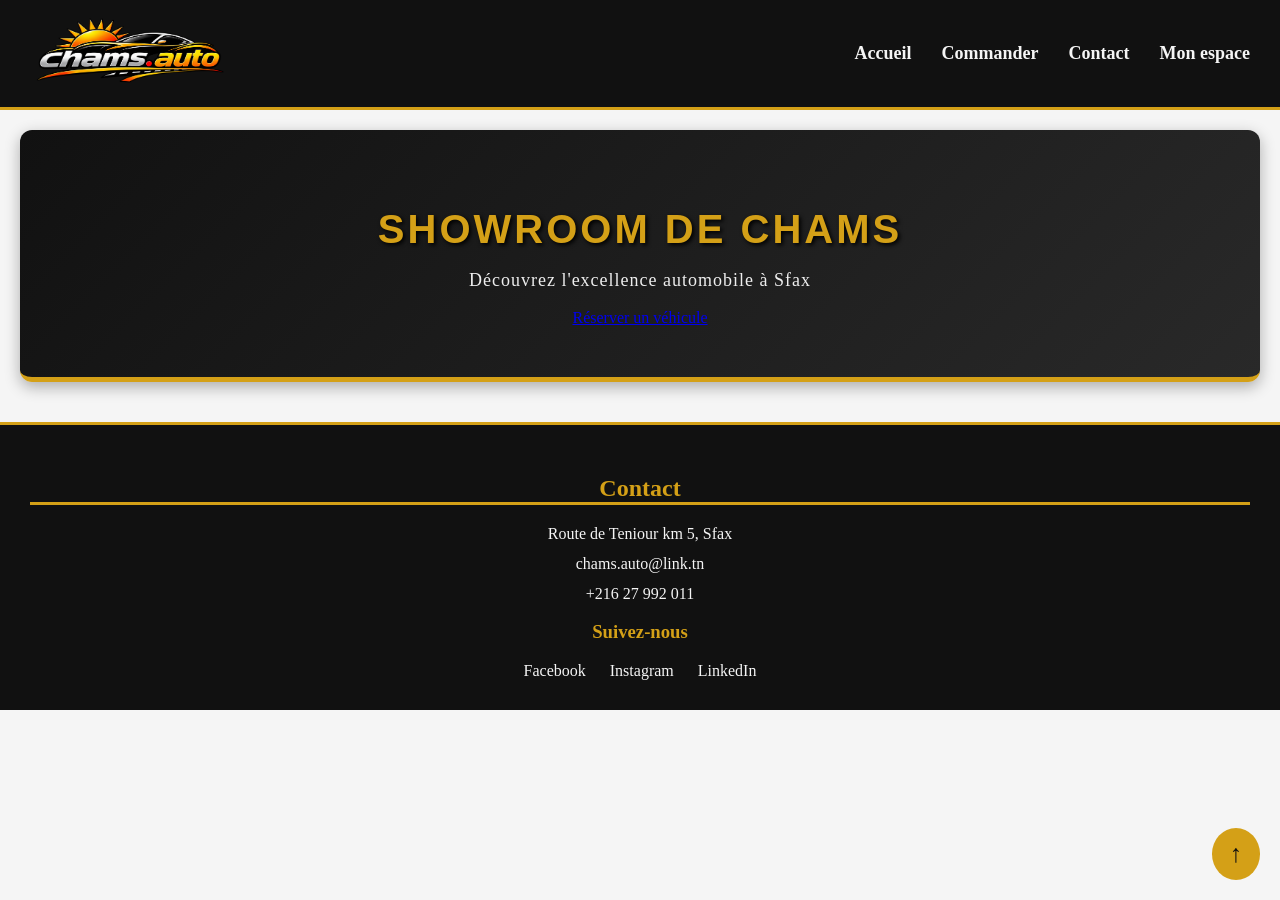
==== index.html @ e9954d90 "ajouter un logo pour le showrrom et modifer le style des pages" ====
<!DOCTYPE html>
<html lang="fr">
<head>
    <meta charset="UTF-8">
    <meta name="viewport" content="width=device-width, initial-scale=1.0">
    <title>SHOWROOM DE CHAMS — Accueil</title>
    <link rel="stylesheet" href="style.css">
    <link rel="icon" href="2e2af3dd-22d3-420d-b3a7-045f84b7f4fe.png">
    <meta name="Author" content="A.chamseddine">
</head>
<body>
    <a href="#" class="flech" title="Haut de page">↑</a>
    
    <nav id="sommaire">
        <a href="index.html"><img src="img1.png" alt="Logo Chams Auto"></a>
        <ul>
            <li><a href="index.html" class="actif">Accueil</a></li>
            <li><a href="commender.html">Commander</a></li>
            <li><a href="#cont">Contact</a></li>
            <li><a href="inscription.html">Mon espace</a></li>
        </ul>
    </nav>

    <header>
        <h1>SHOWROOM DE CHAMS</h1>
        <p>Découvrez l'excellence automobile à Sfax</p>
        <a href="commender.html" class="btn-or">Réserver un véhicule</a>
    </header>

    <main>
     
    </main>

    <footer>
        <h2 id="cont">Contact</h2>
        <section id="contact">
            <ol>
                <li>Route de Teniour km 5, Sfax</li>
                <li><a href="mailto:chams.auto@link.tn">chams.auto@link.tn</a></li>
                <li><a href="tel:+21627992011">+216 27 992 011</a></li>
            </ol>
            <h3>Suivez-nous</h3>
            <div class="reseaux">
                <a href="https://www.facebook.com/chams.auto" target="_blank">Facebook</a>
                <a href="https://www.instagram.com/chams.auto" target="_blank">Instagram</a>
                <a href="https://www.linkedin.com/company/chams.auto" target="_blank">LinkedIn</a>
            </div>
        </section>
    </footer>
</body>
</html>
---- style.css ----
.flech {
    position: fixed;
    bottom: 20px;
    right: 20px;
    background-color: var(--or);
    color: var(--noir);
    padding: 12px 18px;
    border-radius: 50%;
    text-decoration: none;
    font-size: 25px;
}

.flech:hover {
    background-color: var(--noir);
    color: var(--or);
}
header {
    background: linear-gradient(135deg, #111111, #292929);
    color: white;
    text-align: center;
    padding: 50px 20px;
    margin: 20px;
    border-radius: 12px;
    border-bottom: 5px solid #D4A017;
    box-shadow: 0 5px 15px rgba(0,0,0,0.3);
}

header h1 {
    color: #D4A017;
    font-size: 2.5rem;
    font-family: Arial, sans-serif;
    text-transform: uppercase;
    letter-spacing: 3px;
    margin-bottom: 15px;
    text-shadow: 2px 2px 4px black;
}

header p {
    color: #eeeeee;
    font-size: 18px;
    letter-spacing: 1px;
}
:root {
    --noir: #111111;
    --or: #D4A017;
    --or-clair: #F0B429;
    --blanc: #F5F5F5;
    --gris: #292929;
    --gris-texte: #333333;
    --espace: 1rem;
    --police-titre: "Roboto", Arial, sans-serif;
}
body {
    background-color: var(--blanc);
    color: var(--gris-texte);
    margin: 0;
    padding-top: 110px;
}

h1 {
    color: var(--or);
    font-size: 2rem;
}

h2 {
    color: var(--noir);
    border-bottom: 3px solid var(--or);
}
/*nav*/

#sommaire {
    position: fixed;
    top: 0;
    left: 0;
    width: 100%;
    height: 110px;

    display: flex;
    justify-content: space-between;
    align-items: center;
    background-color: var(--noir);
    border-bottom: 3px solid var(--or);
    padding: 0 30px;
    box-sizing: border-box;
    z-index: 1000;
}


#sommaire img {
    width: 200px;
    height: 100px;
    object-fit: contain;
}

#sommaire ul {
    display: flex;
    align-items: center;
    gap: 30px;
    list-style: none;
}

#sommaire a {
    color: white;
    text-decoration: none;
    font-size: 18px;
    font-weight: bold;
    color: var(--blanc);

}

#sommaire a:hover {
    
    color: var(--or-clair);
}

body {
    margin: 0;
    padding-top: 110px;
}
/*footer*/
#contact ol {
    list-style: none;
    padding: 0;
}

#contact ol li {
    margin: 12px;
}
footer {
    background-color: var(--noir);
    color: var(--blanc);
    padding: 30px;
    text-align: center;
    margin-top: 40px;
    border-top: 3px solid var(--or);
}

footer h2,footer h3 {
    color: var(--or);
}

footer a {
    color: var(--blanc);
    text-decoration: none;
    margin: 10px;
}

footer a:hover {
    color: var(--or-clair);
}



/*inscription*/
#inscription {
    background-color: #f8f8f8;
    padding: 20px;
    border: 1px solid #ddd;
    margin: 30px auto;
    width: 90%;
    box-sizing: border-box;
}

/* Organisation des champs */
.ligne {
    display: flex;
    gap: 20px;
    margin-bottom: 20px;
}

.champ {
    flex: 1;
    display: flex;
    flex-direction: column;
    margin-bottom: 15px;
}

/* Labels */
.champ label {
    color: #555;
    font-size: 14px;
    margin-bottom: 7px;
}

.champ span {
    color: red;
    font-weight: bold;
}


.champ input,
.champ textarea {
    padding: 10px;
    border: 1px solid #ccc;
    border-radius: 5px;
    font-size: 14px;
    background-color: white;
}

.champ input {
    height: 20px;
}

.champ textarea {
    height: 100px;
    resize: vertical;
}


.champ input:focus,
.champ textarea:focus {
    outline: none;
    border: 2px solid #D4A017;
    box-shadow: 0 0 5px #D4A017;
}


.obligatoire {
    color: red;
    font-style: italic;
    font-size: 14px;
}


.boutons {
    display: flex;
    justify-content: flex-end;
    gap: 15px;
    margin-top: 25px;
}

.boutons input {
    padding: 14px 30px;
    border: none;
    border-radius: 6px;
    color: white;
    font-size: 16px;
    font-weight: bold;
    cursor: pointer;
}

.reset {
    background-color: red;
}

.submit {
    background-color: #D4A017;
}



.submit:hover {
    background-color: #45a70c;
}
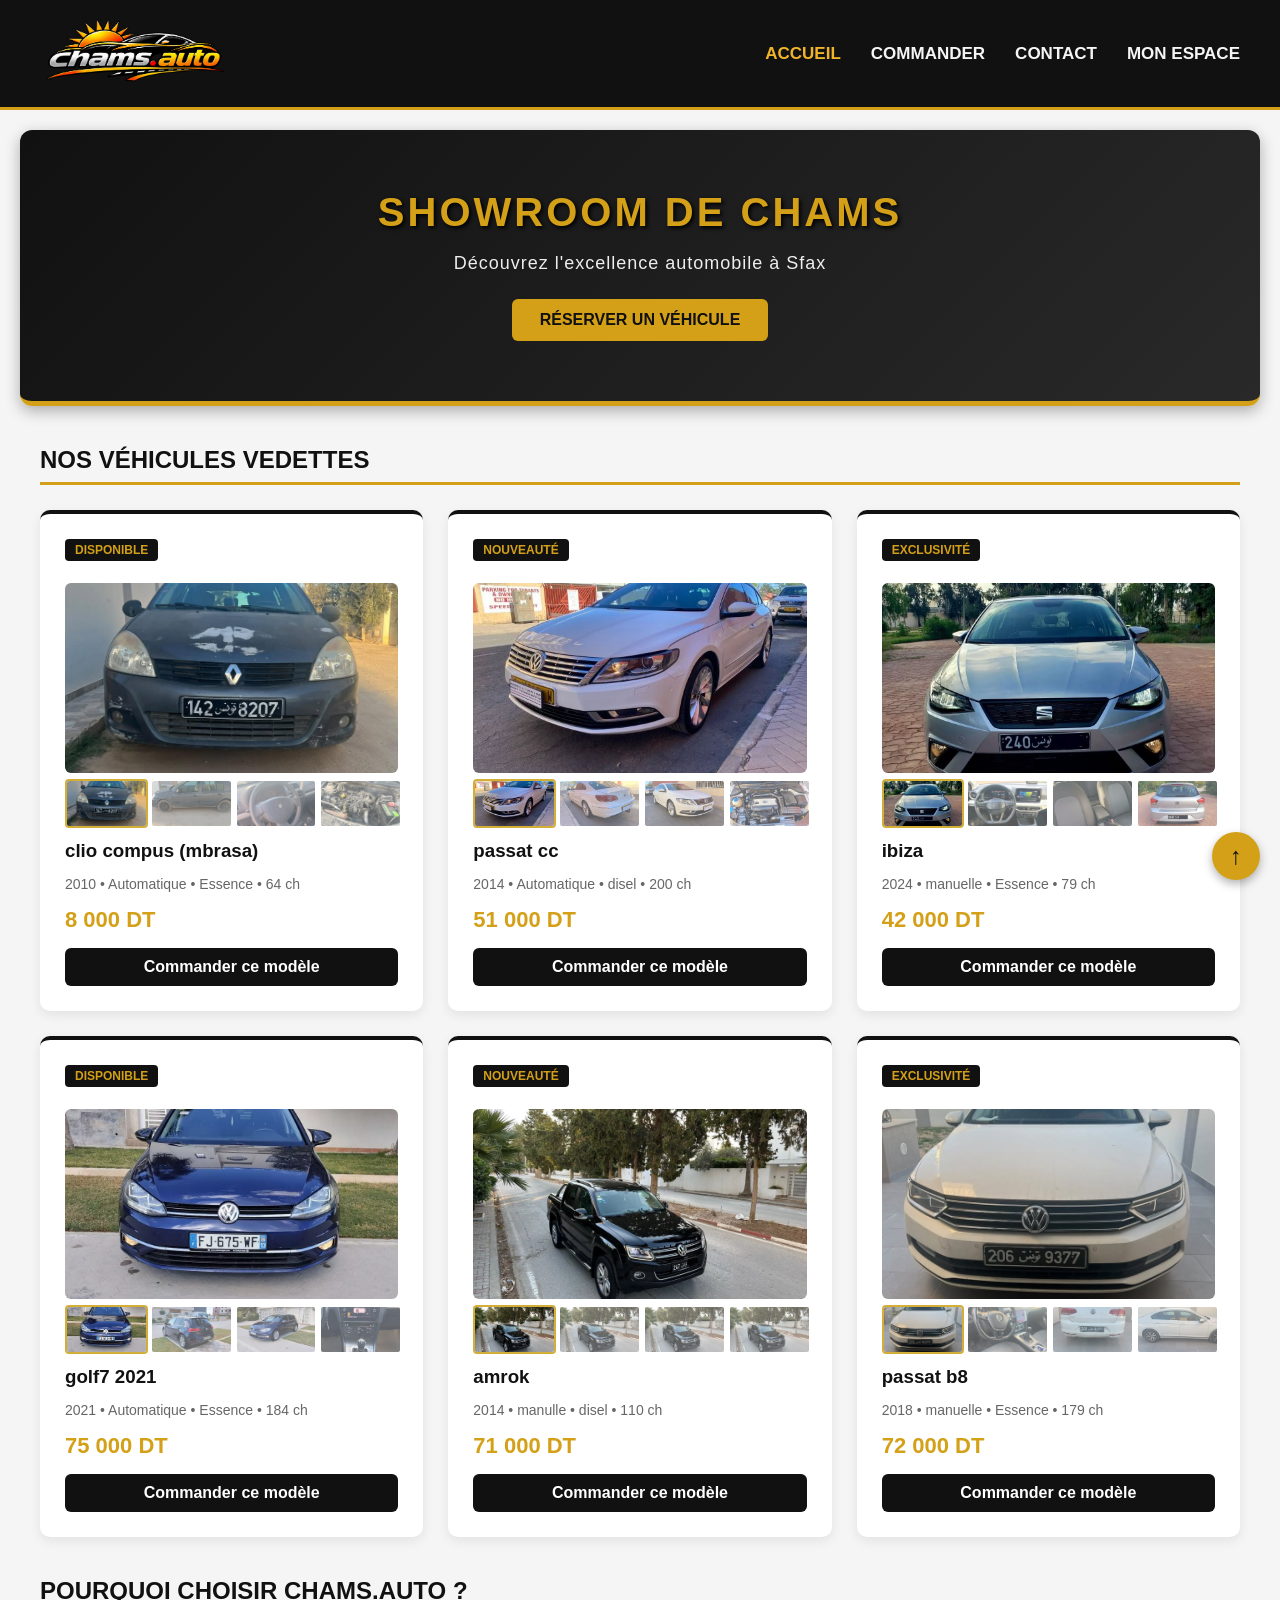
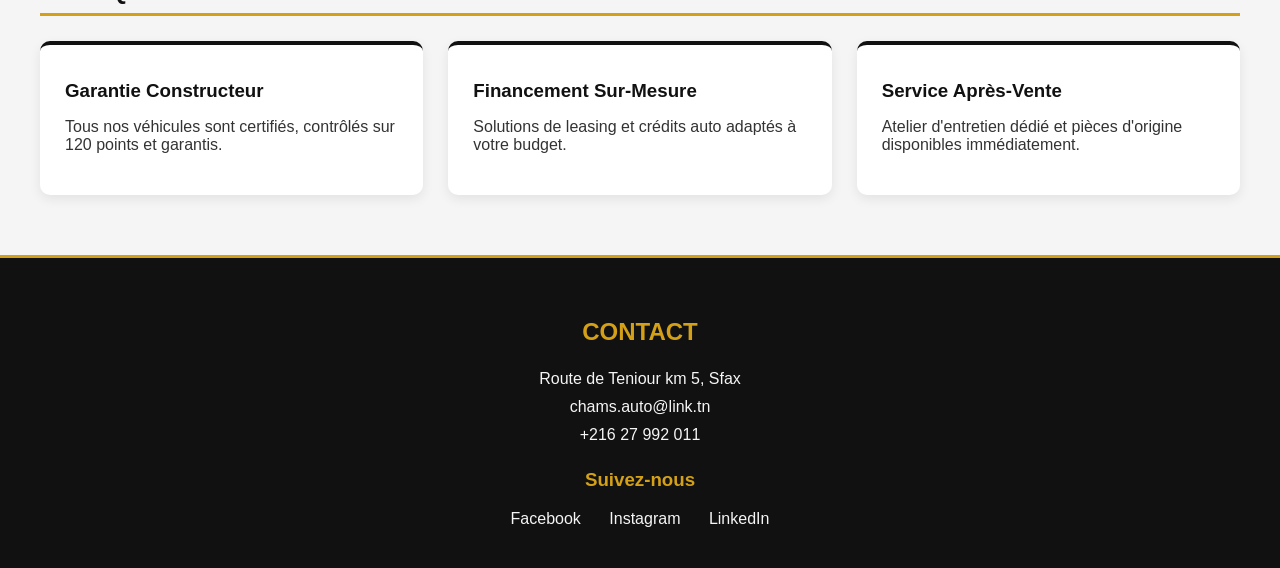
==== commit a70d94b7: "ajouter les votuire et terminer le css" ====
--- a/index.html
+++ b/index.html
@@ -7,6 +7,7 @@
     <link rel="stylesheet" href="style.css">
     <link rel="icon" href="2e2af3dd-22d3-420d-b3a7-045f84b7f4fe.png">
     <meta name="Author" content="A.chamseddine">
+    <script src="commande.js" defer></script>
 </head>
 <body>
     <a href="#" class="flech" title="Haut de page">↑</a>
@@ -28,7 +29,148 @@
     </header>
 
     <main>
-     
+        <section class="section-container">
+            <h2>Nos Véhicules Vedettes</h2>
+            <div class="grille-voitures">
+                <!-- Carte 1-->
+                <article class="carte-voiture">
+                    <div class="badge">Disponible</div>
+                    
+                    <div class="galerie-carte">
+                        <img class="photo-grande" src="clio/clio1.jpg" alt="clio(mbrasa)">
+                        <div class="miniatures">
+                            <img src="clio/clio1.jpg" alt="Vue 1" class="active" onclick="changerPhoto(this)">
+                            <img src="clio/clio2.jpg" alt="Vue 2" onclick="changerPhoto(this)">
+                            <img src="clio/clio3.jpg" alt="Vue 3" onclick="changerPhoto(this)">
+                            <img src="clio/clio4.jpg" alt="Vue 4" onclick="changerPhoto(this)">
+                        </div>
+                    </div>
+
+                    <h3>clio compus (mbrasa)</h3>
+                    <p class="specs">2010 • Automatique • Essence • 64 ch</p>
+                    <p class="prix">8 000 DT</p>
+                    <a href="commender.html" class="btn-carte">Commander ce modèle</a>
+                </article>
+
+                <!-- Carte 2-->
+                <article class="carte-voiture">
+                    <div class="badge">Nouveauté</div>
+                    
+                    <div class="galerie-carte">
+                        <img class="photo-grande" src="passt cc/passt1.jpg" alt="passat cc">
+                        <div class="miniatures">
+                            <img src="passt cc/passt1.jpg" alt="Vue 1" class="active" onclick="changerPhoto(this)">
+                            <img src="passt cc/passt2.jpg" alt="Vue 2" onclick="changerPhoto(this)">
+                            <img src="passt cc/passt3.jpg" alt="Vue 3" onclick="changerPhoto(this)">
+                            <img src="passt cc/passt4.jpg" alt="Vue 4" onclick="changerPhoto(this)">
+                        </div>
+                    </div>
+
+                    <h3>passat cc</h3>
+                    <p class="specs">2014 • Automatique • disel • 200 ch</p>
+                    <p class="prix">51 000 DT</p>
+                    <a href="commender.html" class="btn-carte">Commander ce modèle</a>
+                </article>
+
+                <!-- Carte 3-->
+                <article class="carte-voiture">
+                    <div class="badge">Exclusivité</div>
+                    
+                    <div class="galerie-carte">
+                        <img class="photo-grande" src="ibaza/ibiza1.webp" alt="ibiza">
+                        <div class="miniatures">
+                            <img src="ibaza/ibiza1.webp" alt="Vue 1" class="active" onclick="changerPhoto(this)">
+                            <img src="ibaza/ibiza2.webp" alt="Vue 2" onclick="changerPhoto(this)">
+                            <img src="ibaza/ibiza3.webp" alt="Vue 3" onclick="changerPhoto(this)">
+                            <img src="ibaza/ibiza4.webp" alt="Vue 4" onclick="changerPhoto(this)">
+                        </div>
+                    </div>
+
+                    <h3>ibiza</h3>
+                    <p class="specs">2024 • manuelle • Essence • 79 ch</p>
+                    <p class="prix">42 000 DT</p>
+                    <a href="commender.html" class="btn-carte">Commander ce modèle</a>
+                </article>
+                <!-- Carte 4-->
+                <article class="carte-voiture">
+                    <div class="badge">Disponible</div>
+                    
+                    <div class="galerie-carte">
+                        <img class="photo-grande" src="golf7/golf7.1.webp" alt="golf7">
+                        <div class="miniatures">
+                            <img src="golf7/golf7.1.webp" alt="Vue 1" class="active" onclick="changerPhoto(this)">
+                            <img src="golf7/golf7.2.webp" alt="Vue 2" onclick="changerPhoto(this)">
+                            <img src="golf7/golf7.3.webp" alt="Vue 3" onclick="changerPhoto(this)">
+                            <img src="golf7/golf7.4.webp" alt="Vue 4" onclick="changerPhoto(this)">
+                        </div>
+                    </div>
+
+                    <h3>golf7 2021</h3>
+                    <p class="specs">2021 • Automatique • Essence • 184 ch</p>
+                    <p class="prix">75 000 DT</p>
+                    <a href="commender.html" class="btn-carte">Commander ce modèle</a>
+                </article>
+
+                <!-- Carte 5-->
+                <article class="carte-voiture">
+                    <div class="badge">Nouveauté</div>
+                    
+                    <div class="galerie-carte">
+                        <img class="photo-grande" src="amarok/amrok1.webp" alt="amrok">
+                        <div class="miniatures">
+                            <img src="amarok/amrok1.webp" alt="Vue 1" class="active" onclick="changerPhoto(this)">
+                            <img src="amarok/amrok1.webp" alt="Vue 2" onclick="changerPhoto(this)">
+                            <img src="amarok/amrok1.webp" alt="Vue 3" onclick="changerPhoto(this)">
+                            <img src="amarok/amrok1.webp" alt="Vue 4" onclick="changerPhoto(this)">
+                        </div>
+                    </div>
+
+                    <h3>amrok</h3>
+                    <p class="specs">2014 • manulle • disel • 110 ch</p>
+                    <p class="prix">71 000 DT</p>
+                    <a href="commender.html" class="btn-carte">Commander ce modèle</a>
+                </article>
+
+                <!-- Carte 6-->
+                <article class="carte-voiture">
+                    <div class="badge">Exclusivité</div>
+                    
+                    <div class="galerie-carte">
+                        <img class="photo-grande" src="passatb8/b81.jpg" alt="passat b8">
+                        <div class="miniatures">
+                            <img src="passatb8/b81.jpg" alt="Vue 1" class="active" onclick="changerPhoto(this)">
+                            <img src="passatb8/b82.jpg" alt="Vue 2" onclick="changerPhoto(this)">
+                            <img src="passatb8/b8.3.jpg" alt="Vue 3" onclick="changerPhoto(this)">
+                            <img src="passatb8/b84.jpg" alt="Vue 4" onclick="changerPhoto(this)">
+                        </div>
+                    </div>
+
+                    <h3>passat b8</h3>
+                    <p class="specs">2018 • manuelle • Essence • 179 ch</p>
+                    <p class="prix">72 000 DT</p>
+                    <a href="commender.html" class="btn-carte">Commander ce modèle</a>
+                </article>
+                
+            </div>
+        </section>
+
+        <section class="section-container">
+            <h2>Pourquoi choisir Chams.Auto ?</h2>
+            <div class="grille-services">
+                <div class="service-box">
+                    <h3>Garantie Constructeur</h3>
+                    <p>Tous nos véhicules sont certifiés, contrôlés sur 120 points et garantis.</p>
+                </div>
+                <div class="service-box">
+                    <h3>Financement Sur-Mesure</h3>
+                    <p>Solutions de leasing et crédits auto adaptés à votre budget.</p>
+                </div>
+                <div class="service-box">
+                    <h3>Service Après-Vente</h3>
+                    <p>Atelier d'entretien dédié et pièces d'origine disponibles immédiatement.</p>
+                </div>
+            </div>
+        </section>
     </main>
 
     <footer>
@@ -47,5 +189,7 @@
             </div>
         </section>
     </footer>
+
+    
 </body>
 </html>
--- a/style.css
+++ b/style.css
@@ -1,45 +1,3 @@
-.flech {
-    position: fixed;
-    bottom: 20px;
-    right: 20px;
-    background-color: var(--or);
-    color: var(--noir);
-    padding: 12px 18px;
-    border-radius: 50%;
-    text-decoration: none;
-    font-size: 25px;
-}
-
-.flech:hover {
-    background-color: var(--noir);
-    color: var(--or);
-}
-header {
-    background: linear-gradient(135deg, #111111, #292929);
-    color: white;
-    text-align: center;
-    padding: 50px 20px;
-    margin: 20px;
-    border-radius: 12px;
-    border-bottom: 5px solid #D4A017;
-    box-shadow: 0 5px 15px rgba(0,0,0,0.3);
-}
-
-header h1 {
-    color: #D4A017;
-    font-size: 2.5rem;
-    font-family: Arial, sans-serif;
-    text-transform: uppercase;
-    letter-spacing: 3px;
-    margin-bottom: 15px;
-    text-shadow: 2px 2px 4px black;
-}
-
-header p {
-    color: #eeeeee;
-    font-size: 18px;
-    letter-spacing: 1px;
-}
 :root {
     --noir: #111111;
     --or: #D4A017;
@@ -47,48 +5,66 @@
     --blanc: #F5F5F5;
     --gris: #292929;
     --gris-texte: #333333;
-    --espace: 1rem;
     --police-titre: "Roboto", Arial, sans-serif;
 }
+
+html {
+    scroll-behavior: smooth;
+}
+
 body {
     background-color: var(--blanc);
     color: var(--gris-texte);
+    font-family: Arial, sans-serif;
     margin: 0;
     padding-top: 110px;
 }
 
-h1 {
-    color: var(--or);
-    font-size: 2rem;
-}
-
-h2 {
-    color: var(--noir);
-    border-bottom: 3px solid var(--or);
-}
-/*nav*/
-
+/* Bouton haut de page */
+.flech {
+    position: fixed;
+    bottom: 20px;
+    right: 20px;
+    background-color: var(--or);
+    color: var(--noir);
+    width: 48px;
+    height: 48px;
+    line-height: 48px;
+    text-align: center;
+    border-radius: 50%;
+    text-decoration: none;
+    font-size: 24px;
+    font-weight: bold;
+    box-shadow: 0 4px 10px rgba(0,0,0,0.3);
+    transition: 0.3s;
+    z-index: 999;
+}
+
+.flech:hover {
+    background-color: var(--noir);
+    color: var(--or);
+}
+
+/* Navigation */
 #sommaire {
     position: fixed;
     top: 0;
     left: 0;
     width: 100%;
     height: 110px;
-
     display: flex;
     justify-content: space-between;
     align-items: center;
     background-color: var(--noir);
     border-bottom: 3px solid var(--or);
-    padding: 0 30px;
+    padding: 0 40px;
     box-sizing: border-box;
     z-index: 1000;
 }
 
-
 #sommaire img {
-    width: 200px;
-    height: 100px;
+    width: 190px;
+    height: 90px;
     object-fit: contain;
 }
 
@@ -97,75 +73,172 @@
     align-items: center;
     gap: 30px;
     list-style: none;
+    margin: 0;
+    padding: 0;
 }
 
 #sommaire a {
+    text-decoration: none;
+    font-size: 17px;
+    font-weight: bold;
+    color: var(--blanc);
+    text-transform: uppercase;
+    transition: color 0.3s;
+}
+
+#sommaire a:hover,
+#sommaire a.actif {
+    color: var(--or-clair);
+}
+
+/* Header */
+header {
+    background: linear-gradient(135deg, #111111, #292929);
     color: white;
+    text-align: center;
+    padding: 60px 20px;
+    margin: 20px auto;
+    max-width: 1200px;
+    border-radius: 12px;
+    border-bottom: 5px solid var(--or);
+    box-shadow: 0 5px 15px rgba(0,0,0,0.3);
+}
+
+header h1 {
+    color: var(--or);
+    font-size: 2.5rem;
+    text-transform: uppercase;
+    letter-spacing: 3px;
+    margin: 0 0 15px 0;
+    text-shadow: 2px 2px 4px black;
+}
+
+header p {
+    color: #eeeeee;
+    font-size: 18px;
+    letter-spacing: 1px;
+    margin-bottom: 25px;
+}
+
+.btn-or {
+    display: inline-block;
+    background-color: var(--or);
+    color: var(--noir);
+    padding: 12px 28px;
+    border-radius: 6px;
     text-decoration: none;
-    font-size: 18px;
-    font-weight: bold;
-    color: var(--blanc);
-
-}
-
-#sommaire a:hover {
-    
-    color: var(--or-clair);
-}
-
-body {
-    margin: 0;
-    padding-top: 110px;
-}
-/*footer*/
-#contact ol {
-    list-style: none;
-    padding: 0;
-}
-
-#contact ol li {
-    margin: 12px;
-}
-footer {
-    background-color: var(--noir);
-    color: var(--blanc);
-    padding: 30px;
+    font-weight: bold;
+    text-transform: uppercase;
+    transition: 0.3s;
+}
+
+.btn-or:hover {
+    background-color: var(--or-clair);
+    transform: translateY(-2px);
+}
+
+/* Sections & Cartes Voitures */
+.section-container {
+    max-width: 1200px;
+    margin: 40px auto;
+    padding: 0 20px;
+}
+
+h2 {
+    color: var(--noir);
+    border-bottom: 3px solid var(--or);
+    padding-bottom: 8px;
+    margin-bottom: 25px;
+    text-transform: uppercase;
+    font-size: 1.5rem;
+}
+
+.grille-voitures,
+.grille-services {
+    display: grid;
+    grid-template-columns: repeat(auto-fit, minmax(300px, 1fr));
+    gap: 25px;
+}
+
+.carte-voiture,
+.service-box {
+    background: white;
+    border-radius: 10px;
+    padding: 25px;
+    box-shadow: 0 4px 12px rgba(0,0,0,0.08);
+    border-top: 4px solid var(--noir);
+    transition: transform 0.3s, border-color 0.3s;
+    position: relative;
+}
+
+.carte-voiture:hover {
+    transform: translateY(-5px);
+    border-top-color: var(--or);
+}
+
+.badge {
+    display: inline-block;
+    background-color: var(--noir);
+    color: var(--or);
+    font-size: 12px;
+    font-weight: bold;
+    padding: 4px 10px;
+    border-radius: 4px;
+    margin-bottom: 10px;
+    text-transform: uppercase;
+}
+
+.carte-voiture h3,
+.service-box h3 {
+    margin: 10px 0;
+    color: var(--noir);
+}
+
+.specs {
+    color: #666;
+    font-size: 14px;
+}
+
+.prix {
+    font-size: 22px;
+    font-weight: bold;
+    color: var(--or);
+    margin: 15px 0;
+}
+
+.btn-carte {
+    display: block;
     text-align: center;
-    margin-top: 40px;
-    border-top: 3px solid var(--or);
-}
-
-footer h2,footer h3 {
-    color: var(--or);
-}
-
-footer a {
-    color: var(--blanc);
+    background-color: var(--noir);
+    color: white;
+    padding: 10px;
+    border-radius: 6px;
     text-decoration: none;
-    margin: 10px;
-}
-
-footer a:hover {
-    color: var(--or-clair);
-}
-
-
-
-/*inscription*/
+    font-weight: bold;
+    transition: 0.3s;
+}
+
+.btn-carte:hover {
+    background-color: var(--or);
+    color: var(--noir);
+}
+
+/* Formulaires (Inscription & Commande) */
 #inscription {
-    background-color: #f8f8f8;
-    padding: 20px;
-    border: 1px solid #ddd;
+    background-color: white;
+    padding: 35px;
+    border-radius: 12px;
+    box-shadow: 0 4px 15px rgba(0,0,0,0.08);
     margin: 30px auto;
+    max-width: 900px;
     width: 90%;
     box-sizing: border-box;
 }
 
-/* Organisation des champs */
 .ligne {
     display: flex;
     gap: 20px;
-    margin-bottom: 20px;
+    margin-bottom: 15px;
 }
 
 .champ {
@@ -175,30 +248,27 @@
     margin-bottom: 15px;
 }
 
-/* Labels */
 .champ label {
-    color: #555;
+    color: var(--noir);
+    font-weight: bold;
     font-size: 14px;
     margin-bottom: 7px;
 }
 
 .champ span {
-    color: red;
-    font-weight: bold;
-}
-
+    color: #d93025;
+    font-weight: bold;
+}
 
 .champ input,
-.champ textarea {
-    padding: 10px;
+.champ textarea,
+.champ select {
+    padding: 12px;
     border: 1px solid #ccc;
-    border-radius: 5px;
+    border-radius: 6px;
     font-size: 14px;
-    background-color: white;
-}
-
-.champ input {
-    height: 20px;
+    background-color: #fafafa;
+    font-family: inherit;
 }
 
 .champ textarea {
@@ -206,21 +276,20 @@
     resize: vertical;
 }
 
-
 .champ input:focus,
-.champ textarea:focus {
+.champ textarea:focus,
+.champ select:focus {
     outline: none;
-    border: 2px solid #D4A017;
-    box-shadow: 0 0 5px #D4A017;
-}
-
+    border-color: var(--or);
+    background-color: white;
+    box-shadow: 0 0 6px rgba(212, 160, 23, 0.4);
+}
 
 .obligatoire {
-    color: red;
+    color: #d93025;
     font-style: italic;
-    font-size: 14px;
-}
-
+    font-size: 13px;
+}
 
 .boutons {
     display: flex;
@@ -230,25 +299,137 @@
 }
 
 .boutons input {
-    padding: 14px 30px;
+    padding: 12px 28px;
     border: none;
     border-radius: 6px;
-    color: white;
-    font-size: 16px;
+    font-size: 15px;
     font-weight: bold;
     cursor: pointer;
+    transition: 0.3s;
 }
 
 .reset {
-    background-color: red;
+    background-color: #e0e0e0;
+    color: #333;
+}
+
+.reset:hover {
+    background-color: #cccccc;
 }
 
 .submit {
-    background-color: #D4A017;
-}
-
-
+    background-color: var(--or);
+    color: var(--noir);
+}
 
 .submit:hover {
-    background-color: #45a70c;
+    background-color: var(--noir);
+    color: var(--or);
+}
+
+/* Footer */
+footer {
+    background-color: var(--noir);
+    color: var(--blanc);
+    padding: 40px 20px;
+    text-align: center;
+    margin-top: 60px;
+    border-top: 3px solid var(--or);
+}
+
+footer h2 {
+    color: var(--or);
+    border-bottom: none;
+    margin-bottom: 10px;
+}
+
+footer h3 {
+    color: var(--or);
+    margin-top: 25px;
+}
+
+#contact ol {
+    list-style: none;
+    padding: 0;
+}
+
+#contact ol li {
+    margin: 10px 0;
+}
+
+footer a {
+    color: var(--blanc);
+    text-decoration: none;
+    margin: 0 12px;
+    transition: color 0.3s;
+}
+
+footer a:hover {
+    color: var(--or-clair);
+}
+
+/* Adaptation Mobile (Responsive) */
+@media (max-width: 768px) {
+    body {
+        padding-top: 150px;
+    }
+
+    #sommaire {
+        flex-direction: column;
+        height: auto;
+        padding: 10px;
+    }
+
+    #sommaire ul {
+        gap: 15px;
+        margin-top: 10px;
+        flex-wrap: wrap;
+        justify-content: center;
+    }
+
+    .ligne {
+        flex-direction: column;
+        gap: 0;
+    }
+
+    header h1 {
+        font-size: 1.8rem;
+    }
+}
+
+/*l'image de voture */
+.galerie-carte {
+    margin: 12px 0;
+}
+
+.galerie-carte .photo-grande {
+    width: 100%;
+    height: 190px;
+    object-fit: cover;
+    border-radius: 6px;
+    display: block;
+}
+
+.galerie-carte .miniatures {
+    display: grid;
+    grid-template-columns: repeat(4, 1fr);
+    gap: 6px;
+    margin-top: 6px;
+}
+
+.galerie-carte .miniatures img {
+    width: 100%;
+    height: 45px;
+    object-fit: cover;
+    border-radius: 4px;
+    cursor: pointer;
+    opacity: 0.65;
+    border: 2px solid transparent;
+    transition: all 0.2s ease;
+}
+
+.galerie-carte .miniatures img:hover,
+.galerie-carte .miniatures img.active {
+    opacity: 1;
+    border-color: #d4af37; /* Loun dhahbi yetmacha m3a btn-or */
 }
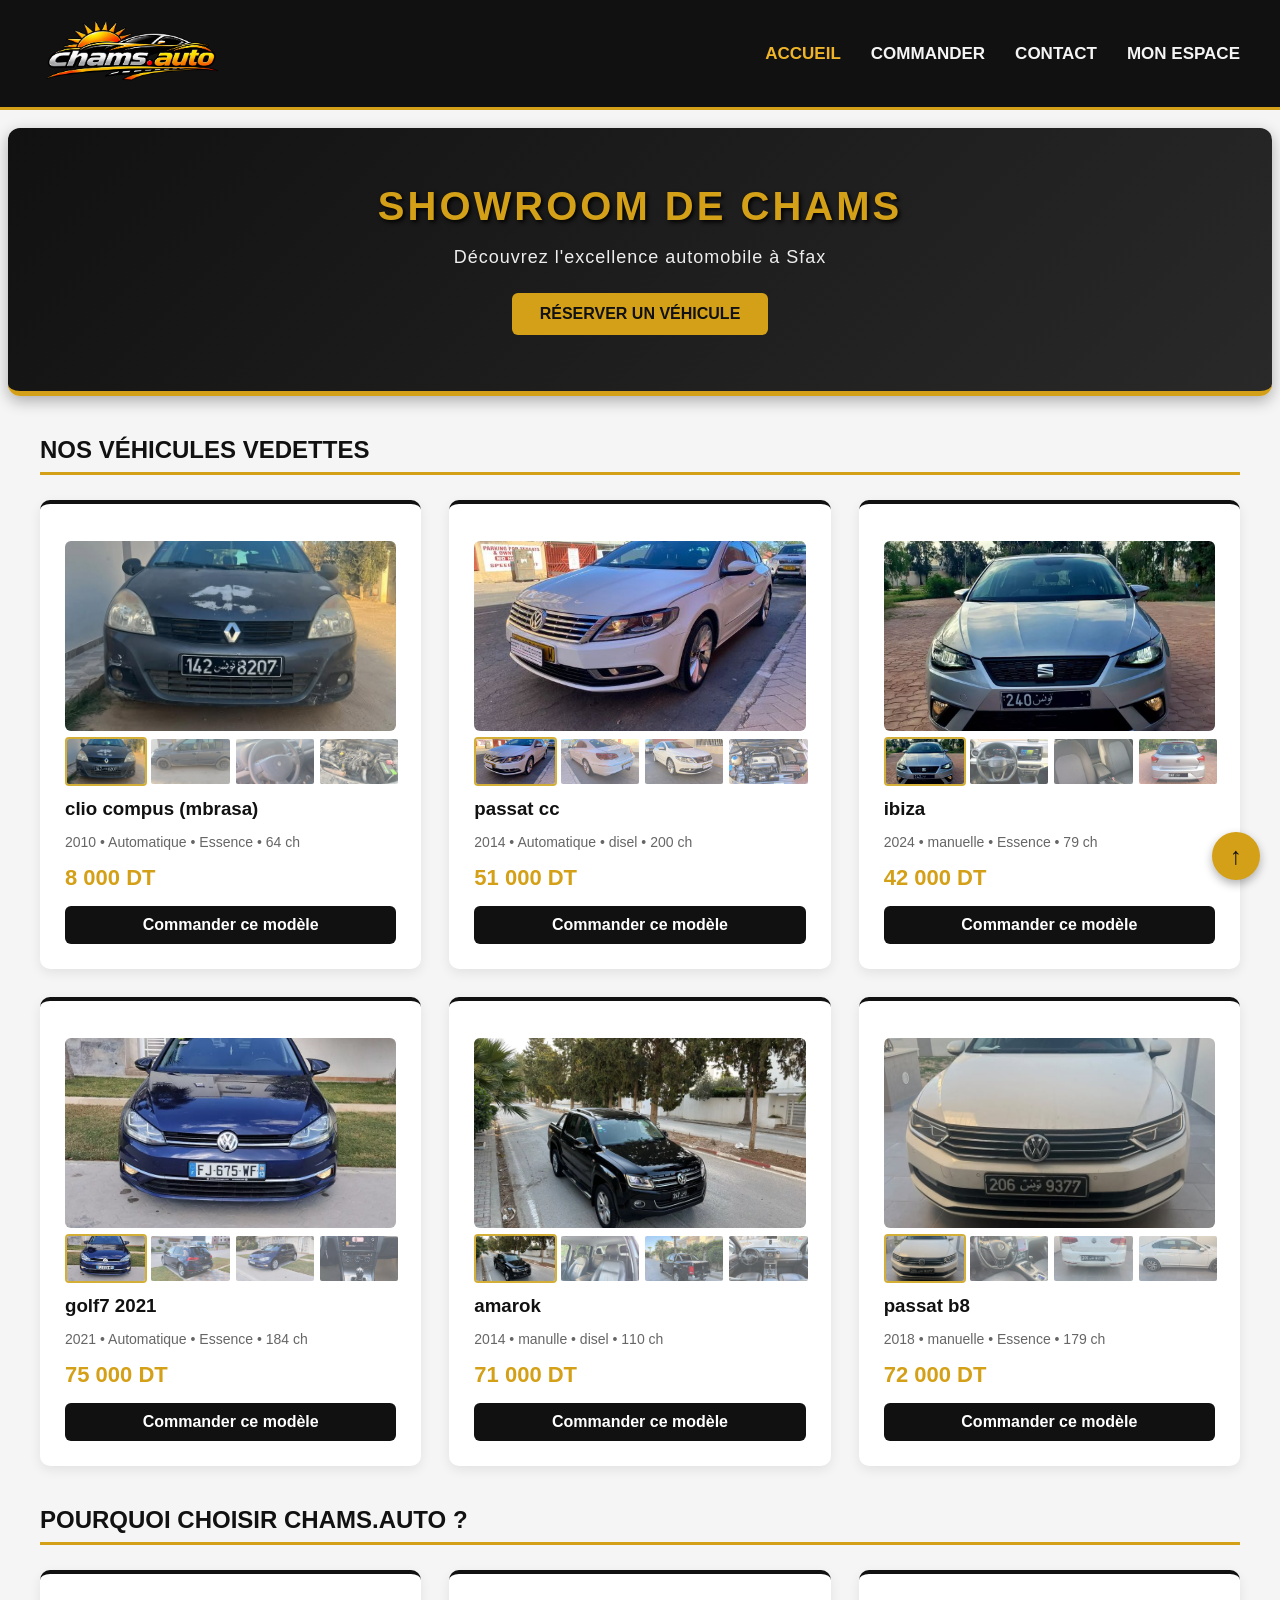
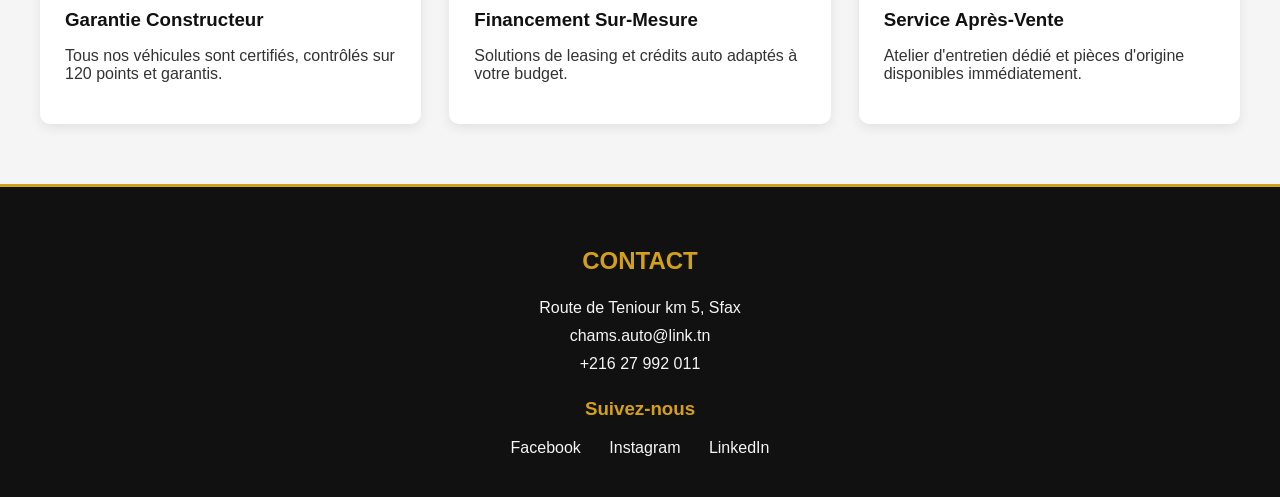
==== commit f994ab88: "treminer la partie js" ====
--- a/index.html
+++ b/index.html
@@ -34,7 +34,7 @@
             <div class="grille-voitures">
                 <!-- Carte 1-->
                 <article class="carte-voiture">
-                    <div class="badge">Disponible</div>
+                    
                     
                     <div class="galerie-carte">
                         <img class="photo-grande" src="clio/clio1.jpg" alt="clio(mbrasa)">
@@ -54,7 +54,7 @@
 
                 <!-- Carte 2-->
                 <article class="carte-voiture">
-                    <div class="badge">Nouveauté</div>
+                    
                     
                     <div class="galerie-carte">
                         <img class="photo-grande" src="passt cc/passt1.jpg" alt="passat cc">
@@ -74,7 +74,7 @@
 
                 <!-- Carte 3-->
                 <article class="carte-voiture">
-                    <div class="badge">Exclusivité</div>
+                    
                     
                     <div class="galerie-carte">
                         <img class="photo-grande" src="ibaza/ibiza1.webp" alt="ibiza">
@@ -93,7 +93,7 @@
                 </article>
                 <!-- Carte 4-->
                 <article class="carte-voiture">
-                    <div class="badge">Disponible</div>
+                    
                     
                     <div class="galerie-carte">
                         <img class="photo-grande" src="golf7/golf7.1.webp" alt="golf7">
@@ -113,19 +113,19 @@
 
                 <!-- Carte 5-->
                 <article class="carte-voiture">
-                    <div class="badge">Nouveauté</div>
+                    
                     
                     <div class="galerie-carte">
                         <img class="photo-grande" src="amarok/amrok1.webp" alt="amrok">
                         <div class="miniatures">
                             <img src="amarok/amrok1.webp" alt="Vue 1" class="active" onclick="changerPhoto(this)">
-                            <img src="amarok/amrok1.webp" alt="Vue 2" onclick="changerPhoto(this)">
-                            <img src="amarok/amrok1.webp" alt="Vue 3" onclick="changerPhoto(this)">
-                            <img src="amarok/amrok1.webp" alt="Vue 4" onclick="changerPhoto(this)">
+                            <img src="amarok/amrok2.webp" alt="Vue 2" onclick="changerPhoto(this)">
+                            <img src="amarok/amrok3.webp" alt="Vue 3" onclick="changerPhoto(this)">
+                            <img src="amarok/amrok4.webp" alt="Vue 4" onclick="changerPhoto(this)">
                         </div>
                     </div>
 
-                    <h3>amrok</h3>
+                    <h3>amarok</h3>
                     <p class="specs">2014 • manulle • disel • 110 ch</p>
                     <p class="prix">71 000 DT</p>
                     <a href="commender.html" class="btn-carte">Commander ce modèle</a>
@@ -133,7 +133,7 @@
 
                 <!-- Carte 6-->
                 <article class="carte-voiture">
-                    <div class="badge">Exclusivité</div>
+                    
                     
                     <div class="galerie-carte">
                         <img class="photo-grande" src="passatb8/b81.jpg" alt="passat b8">
--- a/style.css
+++ b/style.css
@@ -20,7 +20,7 @@
     padding-top: 110px;
 }
 
-/* Bouton haut de page */
+/* flech */
 .flech {
     position: fixed;
     bottom: 20px;
@@ -45,7 +45,7 @@
     color: var(--or);
 }
 
-/* Navigation */
+/* Nav */
 #sommaire {
     position: fixed;
     top: 0;
@@ -137,7 +137,7 @@
     transform: translateY(-2px);
 }
 
-/* Sections & Cartes Voitures */
+/* Sections  et carte */
 .section-container {
     max-width: 1200px;
     margin: 40px auto;
@@ -223,7 +223,7 @@
     color: var(--noir);
 }
 
-/* Formulaires (Inscription & Commande) */
+/* Formulaires  */
 #inscription {
     background-color: white;
     padding: 35px;
@@ -368,32 +368,97 @@
     color: var(--or-clair);
 }
 
-/* Adaptation Mobile (Responsive) */
-@media (max-width: 768px) {
+/* tel et oerdinteur tablette */
+@media (min-width: 768px) {
     body {
-        padding-top: 150px;
+        padding-top: 6.5rem;
     }
 
     #sommaire {
-        flex-direction: column;
-        height: auto;
-        padding: 10px;
+        flex-wrap: nowrap;
+        padding: 0.5rem 1.5rem;
+    }
+
+    .menu-toggle {
+        display: none; /
     }
 
     #sommaire ul {
-        gap: 15px;
-        margin-top: 10px;
-        flex-wrap: wrap;
-        justify-content: center;
+        display: flex;
+        flex-direction: row;
+        width: auto;
+        gap: 1.25rem;
+        margin: 0;
+        padding: 0;
+        border-top: none;
+    }
+
+    #sommaire img {
+        width: 10rem;
+    }
+
+    header {
+        margin: 1.5rem;
+        padding: 3.5rem 2rem;
+    }
+
+    .section-container {
+        padding-inline: 1.5rem;
+    }
+
+    .grille-voitures,
+    .grille-services {
+        grid-template-columns: repeat(2, 1fr); 
+        gap: 1.5rem;
+    }
+
+    #inscription {
+        padding: 2rem;
     }
 
     .ligne {
-        flex-direction: column;
-        gap: 0;
-    }
-
-    header h1 {
-        font-size: 1.8rem;
+        flex-direction: row;
+        gap: 1.25rem;
+    }
+
+    .boutons {
+        flex-direction: row;
+        justify-content: flex-end;
+    }
+
+    .boutons input {
+        width: auto;
+    }
+}
+
+
+@media (min-width: 1200px) {
+    #sommaire {
+        padding: 0.5rem 2.5rem;
+    }
+
+    #sommaire img {
+        width: 11.5rem;
+    }
+
+    #sommaire ul {
+        gap: 1.875rem;
+    }
+
+    header {
+        max-width: 75rem; 
+        margin: 1.5rem auto;
+    }
+
+    .section-container {
+        max-width: 75rem; 
+        padding-inline: 2rem;
+    }
+
+    .grille-voitures,
+    .grille-services {
+        grid-template-columns: repeat(3, 1fr); 
+        gap: 1.75rem;
     }
 }
 
@@ -431,5 +496,5 @@
 .galerie-carte .miniatures img:hover,
 .galerie-carte .miniatures img.active {
     opacity: 1;
-    border-color: #d4af37; /* Loun dhahbi yetmacha m3a btn-or */
+    border-color: #d4af37; 
 }
